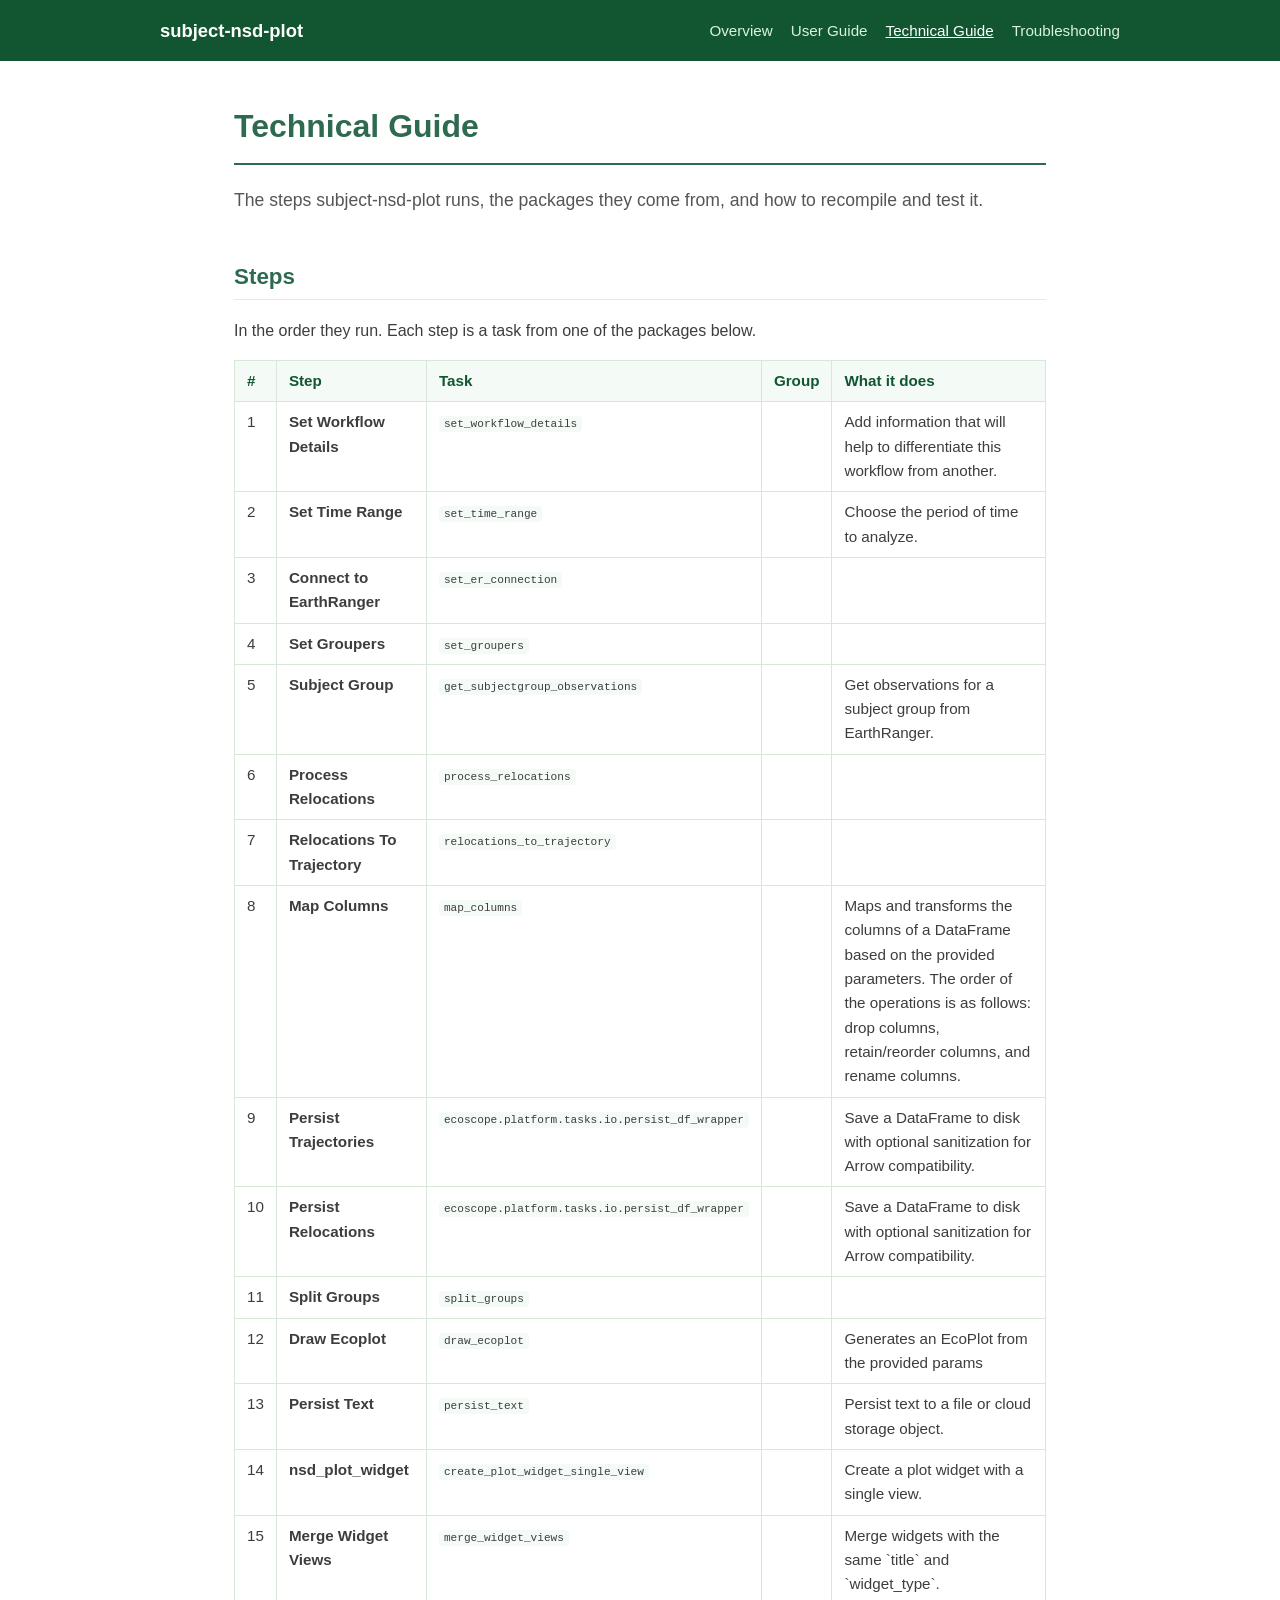
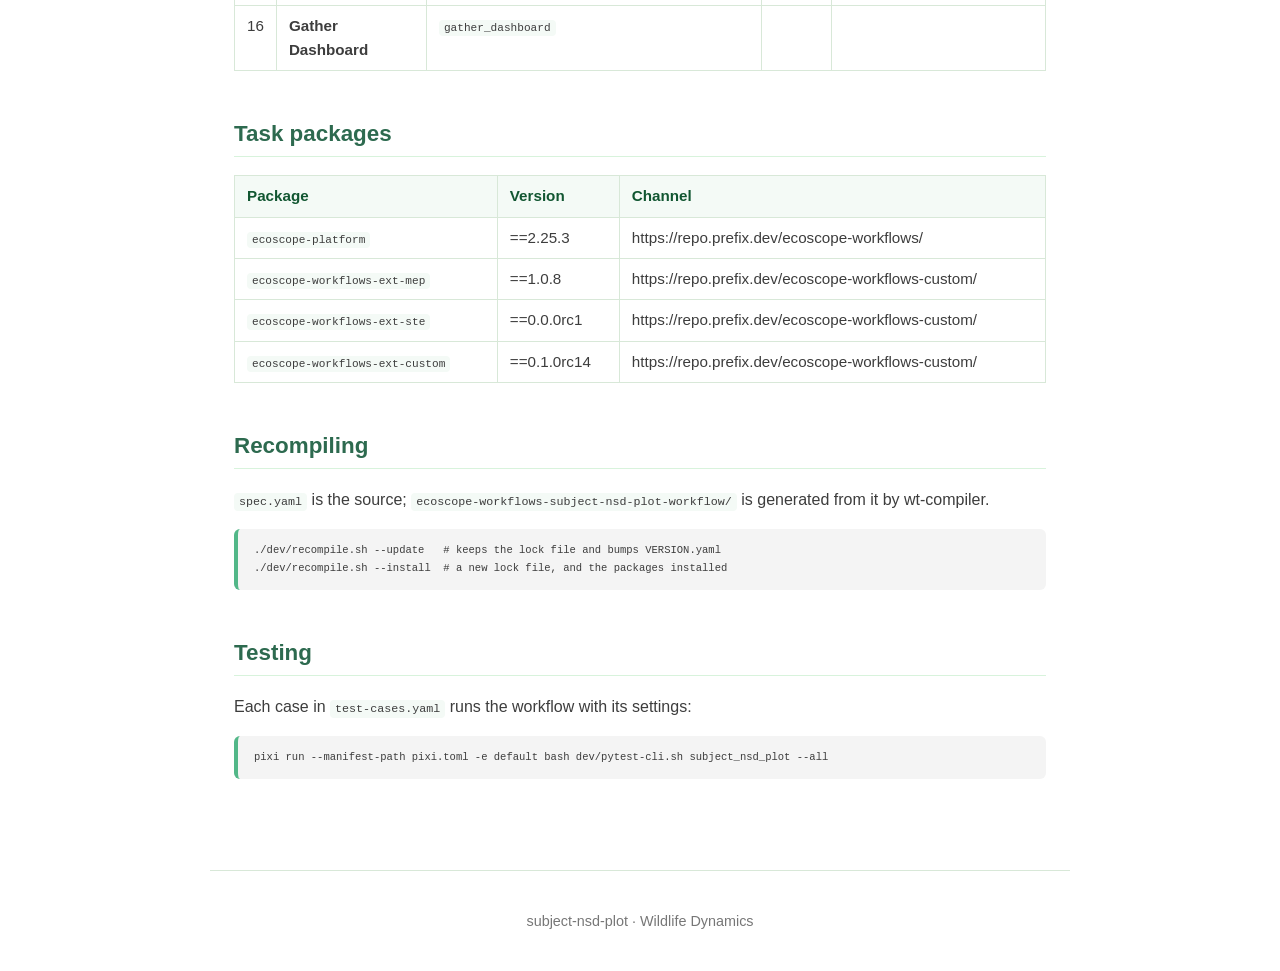
==== docs/technical-guide.html @ f8641669 "subject-nsd-plot v0.0.0, compiled from Ecoscope Studio" ====
<!DOCTYPE html>
<html lang="en">
<head>
  <meta charset="utf-8" />
  <meta name="viewport" content="width=device-width, initial-scale=1.0" />
  <title>Technical Guide · subject-nsd-plot</title>
  <link rel="stylesheet" href="assets/style.css" />
</head>
<body>
  <header class="site-header">
    <div class="bar">
      <a class="brand" href="index.html">subject-nsd-plot</a>
      <nav>
        <a href="index.html">Overview</a>
        <a href="user-guide.html">User Guide</a>
        <a href="technical-guide.html" class="active">Technical Guide</a>
        <a href="troubleshooting.html">Troubleshooting</a>
      </nav>
    </div>
  </header>

  <main>
    <h1>Technical Guide</h1>
    <p class="lede">The steps subject-nsd-plot runs, the packages they come from, and how to recompile and test it.</p>

    <h2>Steps</h2>
    <p>In the order they run. Each step is a task from one of the packages below.</p>
    <table>
      <thead><tr><th>#</th><th>Step</th><th>Task</th><th>Group</th><th>What it does</th></tr></thead>
      <tbody><tr><td>1</td><td><strong>Set Workflow Details</strong></td><td><code>set_workflow_details</code></td><td></td><td>Add information that will help to differentiate this workflow from another.</td></tr><tr><td>2</td><td><strong>Set Time Range</strong></td><td><code>set_time_range</code></td><td></td><td>Choose the period of time to analyze.</td></tr><tr><td>3</td><td><strong>Connect to EarthRanger</strong></td><td><code>set_er_connection</code></td><td></td><td></td></tr><tr><td>4</td><td><strong>Set Groupers</strong></td><td><code>set_groupers</code></td><td></td><td></td></tr><tr><td>5</td><td><strong>Subject Group</strong></td><td><code>get_subjectgroup_observations</code></td><td></td><td>Get observations for a subject group from EarthRanger.</td></tr><tr><td>6</td><td><strong>Process Relocations</strong></td><td><code>process_relocations</code></td><td></td><td></td></tr><tr><td>7</td><td><strong>Relocations To Trajectory</strong></td><td><code>relocations_to_trajectory</code></td><td></td><td></td></tr><tr><td>8</td><td><strong>Map Columns</strong></td><td><code>map_columns</code></td><td></td><td>Maps and transforms the columns of a DataFrame based on the provided parameters. The order of the operations is as follows: drop columns, retain/reorder columns, and rename columns.</td></tr><tr><td>9</td><td><strong>Persist Trajectories</strong></td><td><code>ecoscope.platform.tasks.io.persist_df_wrapper</code></td><td></td><td>Save a DataFrame to disk with optional sanitization for Arrow compatibility.</td></tr><tr><td>10</td><td><strong>Persist Relocations</strong></td><td><code>ecoscope.platform.tasks.io.persist_df_wrapper</code></td><td></td><td>Save a DataFrame to disk with optional sanitization for Arrow compatibility.</td></tr><tr><td>11</td><td><strong>Split Groups</strong></td><td><code>split_groups</code></td><td></td><td></td></tr><tr><td>12</td><td><strong>Draw Ecoplot</strong></td><td><code>draw_ecoplot</code></td><td></td><td>Generates an EcoPlot from the provided params</td></tr><tr><td>13</td><td><strong>Persist Text</strong></td><td><code>persist_text</code></td><td></td><td>Persist text to a file or cloud storage object.</td></tr><tr><td>14</td><td><strong>nsd_plot_widget</strong></td><td><code>create_plot_widget_single_view</code></td><td></td><td>Create a plot widget with a single view.</td></tr><tr><td>15</td><td><strong>Merge Widget Views</strong></td><td><code>merge_widget_views</code></td><td></td><td>Merge widgets with the same `title` and `widget_type`.</td></tr><tr><td>16</td><td><strong>Gather Dashboard</strong></td><td><code>gather_dashboard</code></td><td></td><td></td></tr></tbody>
    </table>

    <h2>Task packages</h2>
    <table>
      <thead><tr><th>Package</th><th>Version</th><th>Channel</th></tr></thead>
      <tbody><tr><td><code>ecoscope-platform</code></td><td>==2.25.3</td><td>https://repo.prefix.dev/ecoscope-workflows/</td></tr><tr><td><code>ecoscope-workflows-ext-mep</code></td><td>==1.0.8</td><td>https://repo.prefix.dev/ecoscope-workflows-custom/</td></tr><tr><td><code>ecoscope-workflows-ext-ste</code></td><td>==0.0.0rc1</td><td>https://repo.prefix.dev/ecoscope-workflows-custom/</td></tr><tr><td><code>ecoscope-workflows-ext-custom</code></td><td>==0.1.0rc14</td><td>https://repo.prefix.dev/ecoscope-workflows-custom/</td></tr></tbody>
    </table>

    <h2>Recompiling</h2>
    <p><code>spec.yaml</code> is the source; <code>ecoscope-workflows-subject-nsd-plot-workflow/</code> is generated from it by wt-compiler.</p>
    <pre><code>./dev/recompile.sh --update   # keeps the lock file and bumps VERSION.yaml
./dev/recompile.sh --install  # a new lock file, and the packages installed</code></pre>

    <h2>Testing</h2>
    <p>Each case in <code>test-cases.yaml</code> runs the workflow with its settings:</p>
    <pre><code>pixi run --manifest-path pixi.toml -e default bash dev/pytest-cli.sh subject_nsd_plot --all</code></pre>
  </main>

  <footer class="site-footer">
    <p>subject-nsd-plot &middot; Wildlife Dynamics</p>
  </footer>
</body>
</html>
---- docs/assets/style.css ----
:root {
  --green-dark: #115631;
  --green-mid: #2d6a4f;
  --green-light: #d8f3dc;
  --green-pale: #f4faf6;
  --amber: #e7a553;
  --slate: #3d3d3d;
  --grey-border: #d8e8d8;
}

* { box-sizing: border-box; }

body {
  font-family: -apple-system, BlinkMacSystemFont, "Segoe UI", sans-serif;
  color: var(--slate);
  line-height: 1.6;
  margin: 0;
  background: #fff;
}

.site-header {
  background: var(--green-dark);
  color: #fff;
  padding: 0 24px;
}

.site-header .bar {
  max-width: 960px;
  margin: 0 auto;
  display: flex;
  align-items: center;
  justify-content: space-between;
  flex-wrap: wrap;
  padding: 16px 0;
  gap: 12px;
}

.site-header .brand {
  font-weight: 700;
  font-size: 1.15em;
  color: #fff;
  text-decoration: none;
}

.site-header nav {
  display: flex;
  gap: 18px;
  flex-wrap: wrap;
}

.site-header nav a {
  color: var(--green-light);
  text-decoration: none;
  font-size: 0.95em;
}

.site-header nav a:hover,
.site-header nav a.active {
  color: #fff;
  text-decoration: underline;
}

main {
  max-width: 860px;
  margin: 0 auto;
  padding: 40px 24px 80px;
}

h1 {
  font-size: 2em;
  border-bottom: 2px solid var(--green-mid);
  padding-bottom: 10px;
  color: var(--green-mid);
  margin-top: 0;
}

h2 {
  font-size: 1.4em;
  color: var(--green-mid);
  margin-top: 2em;
  border-bottom: 1px solid var(--green-light);
  padding-bottom: 4px;
}

h3 {
  font-size: 1.1em;
  color: #40916c;
  margin-top: 1.5em;
}

p.lede {
  font-size: 1.1em;
  color: #555;
}

a { color: var(--green-mid); }

img {
  max-width: 100%;
  border: 1px solid var(--grey-border);
  border-radius: 6px;
  margin: 16px 0;
  box-shadow: 0 2px 8px rgba(0,0,0,0.1);
}

pre {
  background: #f4f4f4;
  padding: 12px 16px;
  border-radius: 6px;
  font-size: 0.9em;
  overflow-x: auto;
  border-left: 4px solid #52b788;
}

code {
  background: var(--green-pale);
  padding: 2px 5px;
  border-radius: 4px;
  font-size: 0.9em;
}

pre code { background: none; padding: 0; }

table {
  border-collapse: collapse;
  width: 100%;
  margin: 16px 0;
  font-size: 0.95em;
}

th, td {
  border: 1px solid var(--grey-border);
  padding: 8px 12px;
  text-align: left;
  vertical-align: top;
}

th {
  background: var(--green-pale);
  color: var(--green-dark);
}

hr {
  border: none;
  border-top: 1px solid var(--grey-border);
  margin: 2em 0;
}

.card-grid {
  display: grid;
  grid-template-columns: repeat(auto-fit, minmax(220px, 1fr));
  gap: 16px;
  margin: 24px 0;
}

.card {
  border: 1px solid var(--grey-border);
  border-radius: 8px;
  padding: 18px 20px;
  text-decoration: none;
  color: var(--slate);
  background: var(--green-pale);
  transition: box-shadow 0.15s ease, transform 0.15s ease;
}

.card:hover {
  box-shadow: 0 4px 14px rgba(17, 86, 49, 0.15);
  transform: translateY(-2px);
}

.card h3 {
  margin-top: 0;
  color: var(--green-dark);
}

.card p {
  margin-bottom: 0;
  color: #555;
  font-size: 0.95em;
}

.badge {
  display: inline-block;
  background: var(--amber);
  color: #3d2b00;
  font-size: 0.75em;
  font-weight: 600;
  padding: 2px 8px;
  border-radius: 10px;
  margin-left: 8px;
  vertical-align: middle;
}

.error-block {
  border-left: 4px solid var(--amber);
  background: #fdf6ec;
  border-radius: 6px;
  padding: 4px 18px;
  margin: 18px 0;
}

.error-block .symptom {
  font-weight: 600;
  color: var(--green-dark);
}

p.note {
  border-left: 4px solid var(--amber);
  background: #fff8e1;
  border-radius: 6px;
  padding: 10px 16px;
  margin: 16px 0;
  font-size: 0.95em;
}

footer.site-footer {
  max-width: 860px;
  margin: 0 auto;
  padding: 24px;
  color: #777;
  font-size: 0.9em;
  border-top: 1px solid var(--grey-border);
  text-align: center;
}

footer.site-footer a { color: var(--green-mid); }
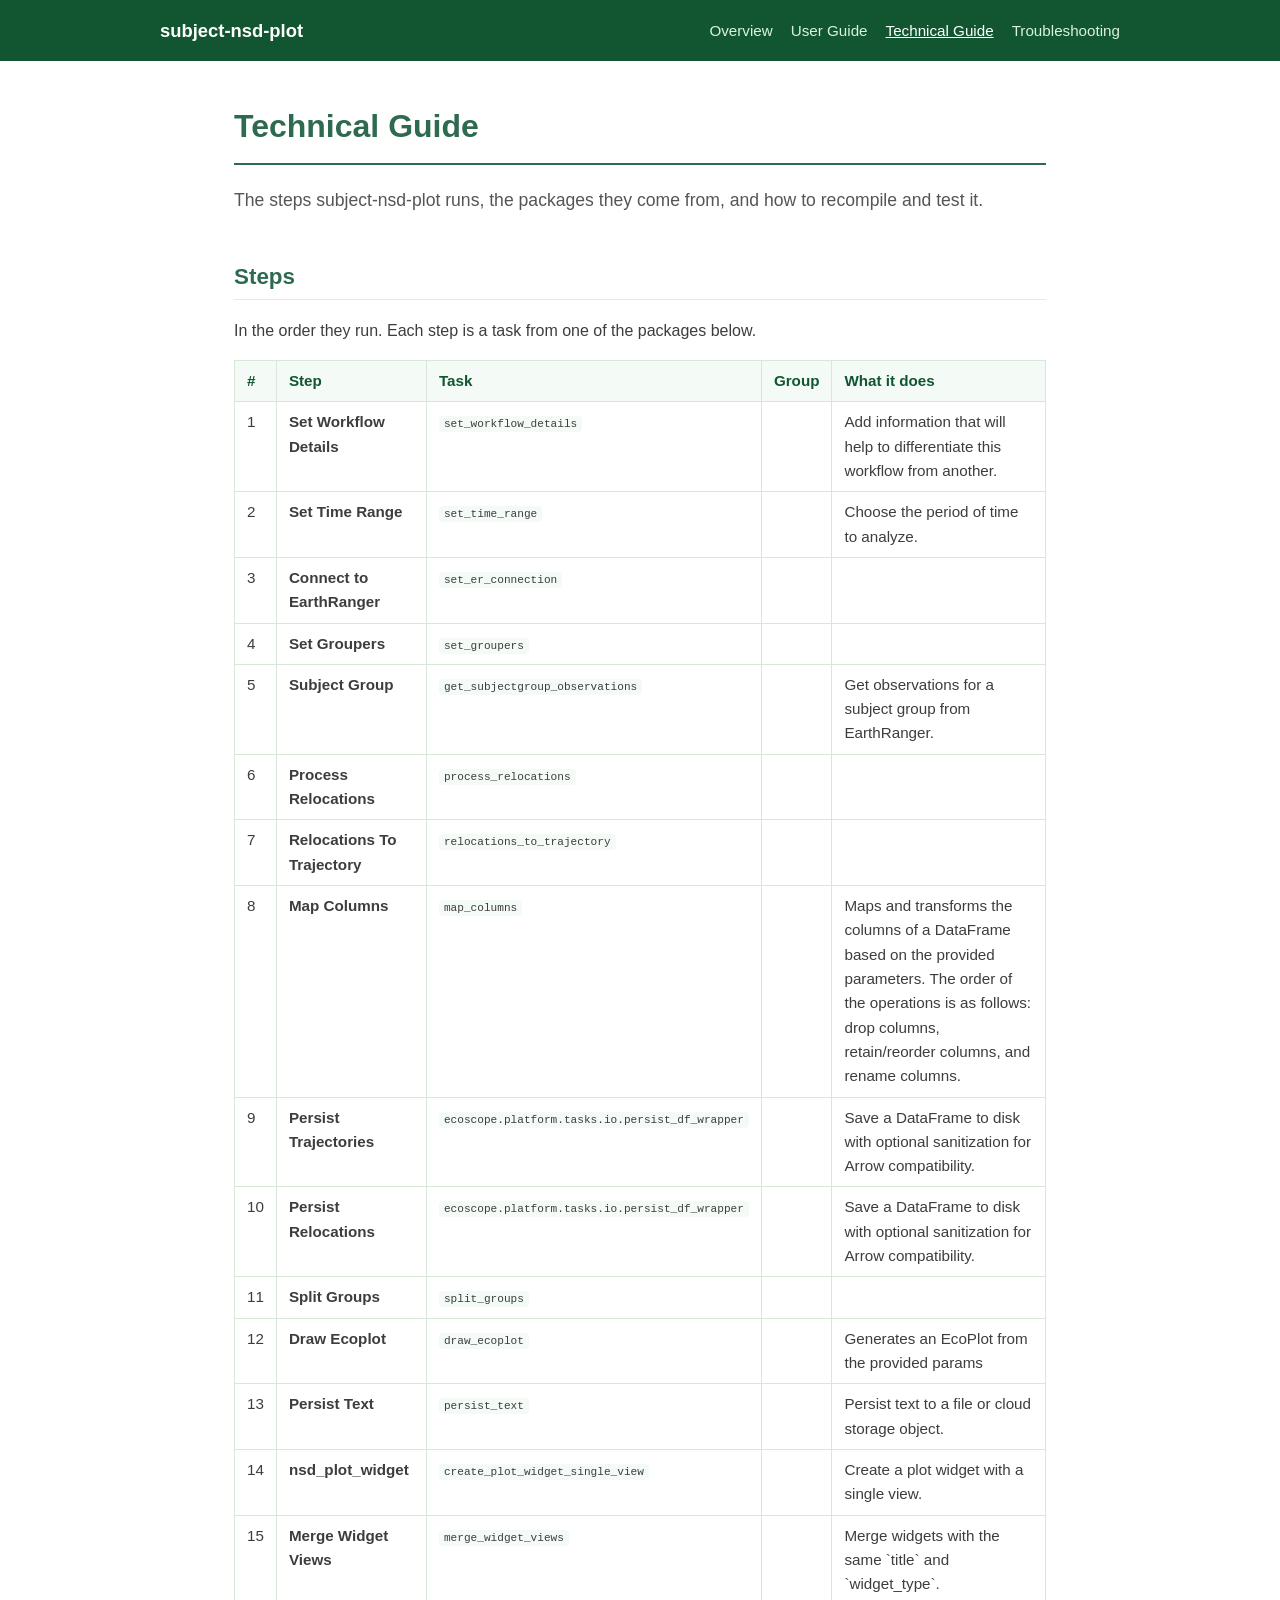
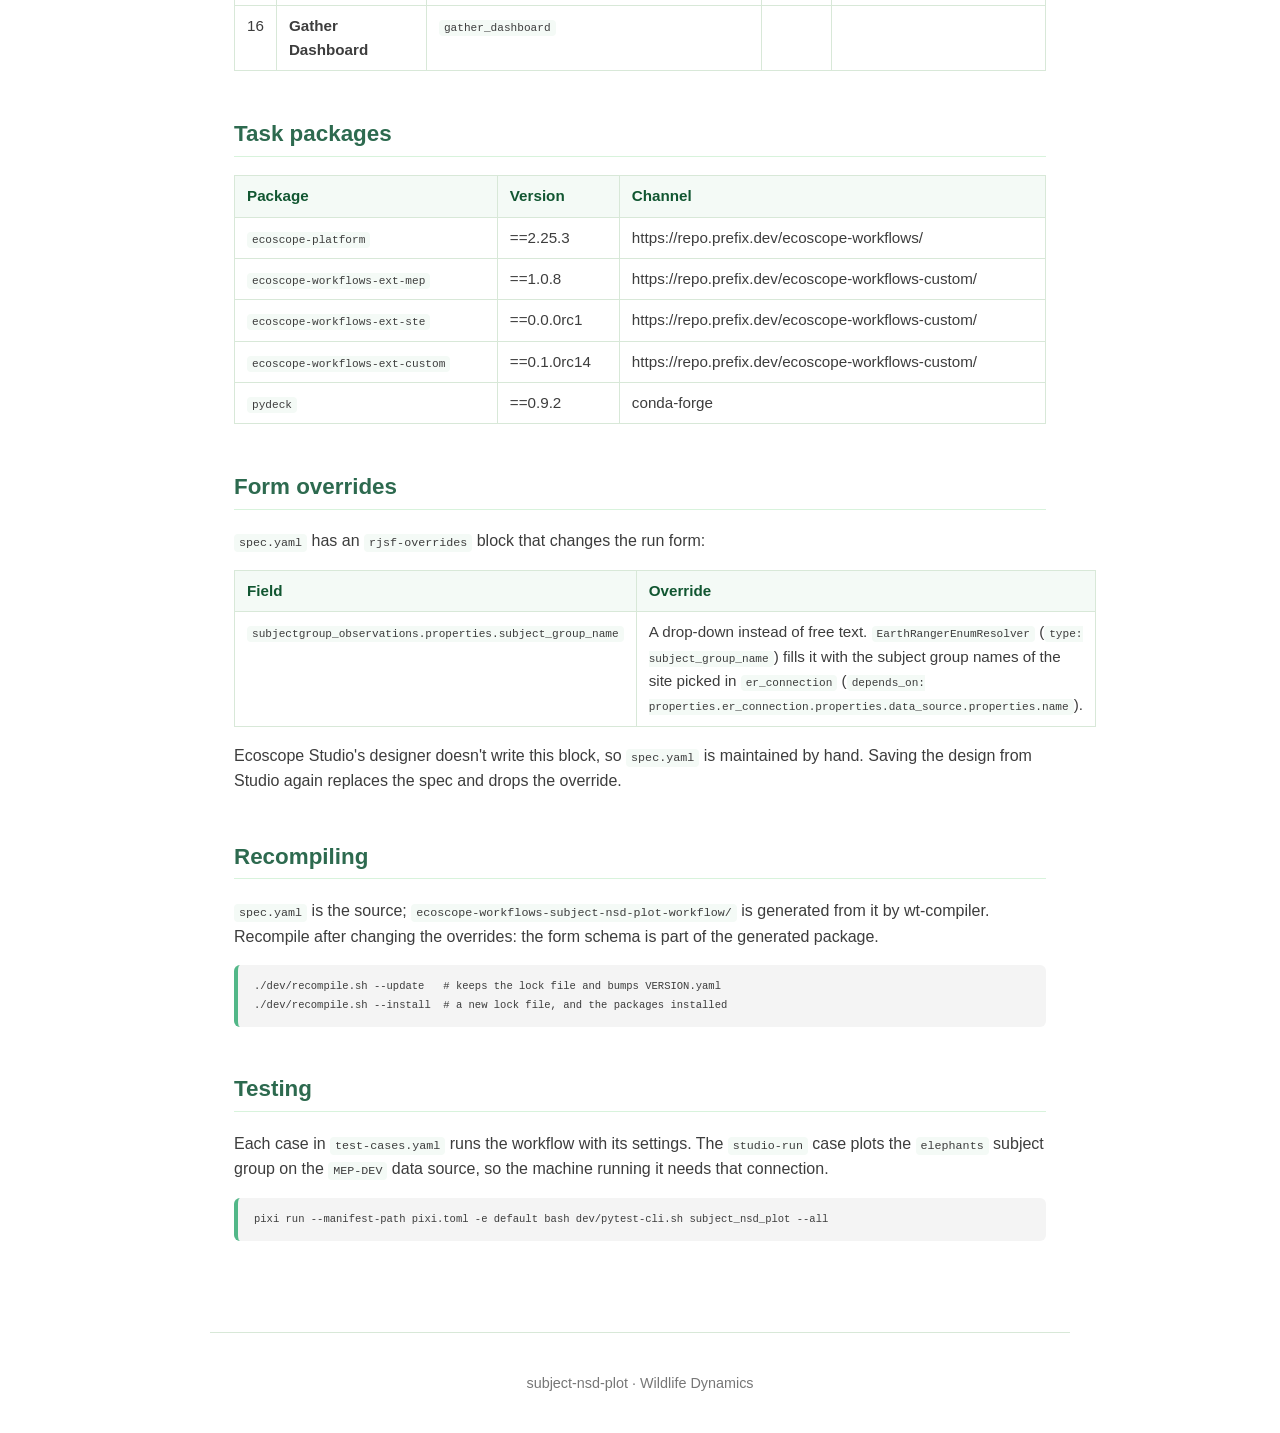
==== commit c0512754: "Include readme and user guide. Include subject drop-down options on the config form" ====
--- a/docs/technical-guide.html
+++ b/docs/technical-guide.html
@@ -33,16 +33,24 @@
     <h2>Task packages</h2>
     <table>
       <thead><tr><th>Package</th><th>Version</th><th>Channel</th></tr></thead>
-      <tbody><tr><td><code>ecoscope-platform</code></td><td>==2.25.3</td><td>https://repo.prefix.dev/ecoscope-workflows/</td></tr><tr><td><code>ecoscope-workflows-ext-mep</code></td><td>==1.0.8</td><td>https://repo.prefix.dev/ecoscope-workflows-custom/</td></tr><tr><td><code>ecoscope-workflows-ext-ste</code></td><td>==0.0.0rc1</td><td>https://repo.prefix.dev/ecoscope-workflows-custom/</td></tr><tr><td><code>ecoscope-workflows-ext-custom</code></td><td>==0.1.0rc14</td><td>https://repo.prefix.dev/ecoscope-workflows-custom/</td></tr></tbody>
+      <tbody><tr><td><code>ecoscope-platform</code></td><td>==2.25.3</td><td>https://repo.prefix.dev/ecoscope-workflows/</td></tr><tr><td><code>ecoscope-workflows-ext-mep</code></td><td>==1.0.8</td><td>https://repo.prefix.dev/ecoscope-workflows-custom/</td></tr><tr><td><code>ecoscope-workflows-ext-ste</code></td><td>==0.0.0rc1</td><td>https://repo.prefix.dev/ecoscope-workflows-custom/</td></tr><tr><td><code>ecoscope-workflows-ext-custom</code></td><td>==0.1.0rc14</td><td>https://repo.prefix.dev/ecoscope-workflows-custom/</td></tr><tr><td><code>pydeck</code></td><td>==0.9.2</td><td>conda-forge</td></tr></tbody>
     </table>
 
+    <h2>Form overrides</h2>
+    <p><code>spec.yaml</code> has an <code>rjsf-overrides</code> block that changes the run form:</p>
+    <table>
+      <thead><tr><th>Field</th><th>Override</th></tr></thead>
+      <tbody><tr><td><code>subjectgroup_observations.properties.subject_group_name</code></td><td>A drop-down instead of free text. <code>EarthRangerEnumResolver</code> (<code>type: subject_group_name</code>) fills it with the subject group names of the site picked in <code>er_connection</code> (<code>depends_on: properties.er_connection.properties.data_source.properties.name</code>).</td></tr></tbody>
+    </table>
+    <p>Ecoscope Studio's designer doesn't write this block, so <code>spec.yaml</code> is maintained by hand. Saving the design from Studio again replaces the spec and drops the override.</p>
+
     <h2>Recompiling</h2>
-    <p><code>spec.yaml</code> is the source; <code>ecoscope-workflows-subject-nsd-plot-workflow/</code> is generated from it by wt-compiler.</p>
+    <p><code>spec.yaml</code> is the source; <code>ecoscope-workflows-subject-nsd-plot-workflow/</code> is generated from it by wt-compiler. Recompile after changing the overrides: the form schema is part of the generated package.</p>
     <pre><code>./dev/recompile.sh --update   # keeps the lock file and bumps VERSION.yaml
 ./dev/recompile.sh --install  # a new lock file, and the packages installed</code></pre>
 
     <h2>Testing</h2>
-    <p>Each case in <code>test-cases.yaml</code> runs the workflow with its settings:</p>
+    <p>Each case in <code>test-cases.yaml</code> runs the workflow with its settings. The <code>studio-run</code> case plots the <code>elephants</code> subject group on the <code>MEP-DEV</code> data source, so the machine running it needs that connection.</p>
     <pre><code>pixi run --manifest-path pixi.toml -e default bash dev/pytest-cli.sh subject_nsd_plot --all</code></pre>
   </main>
 
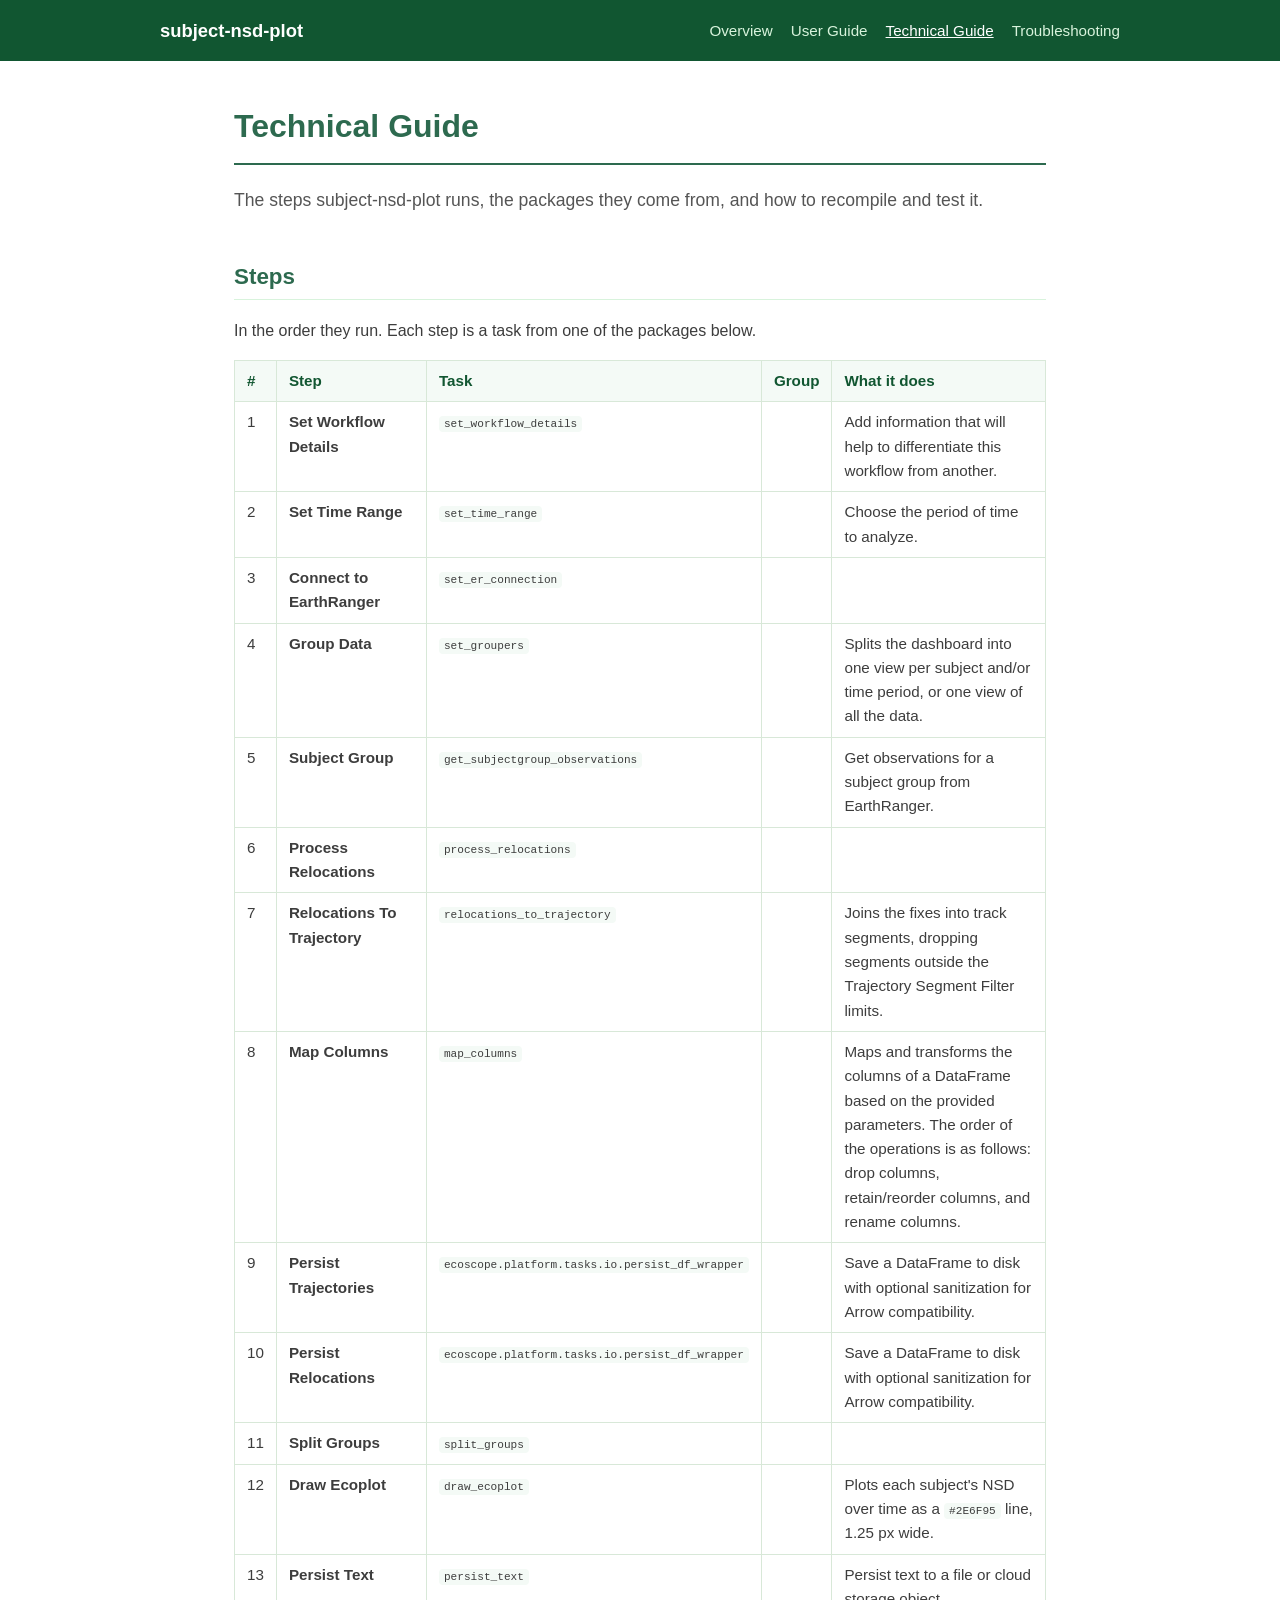
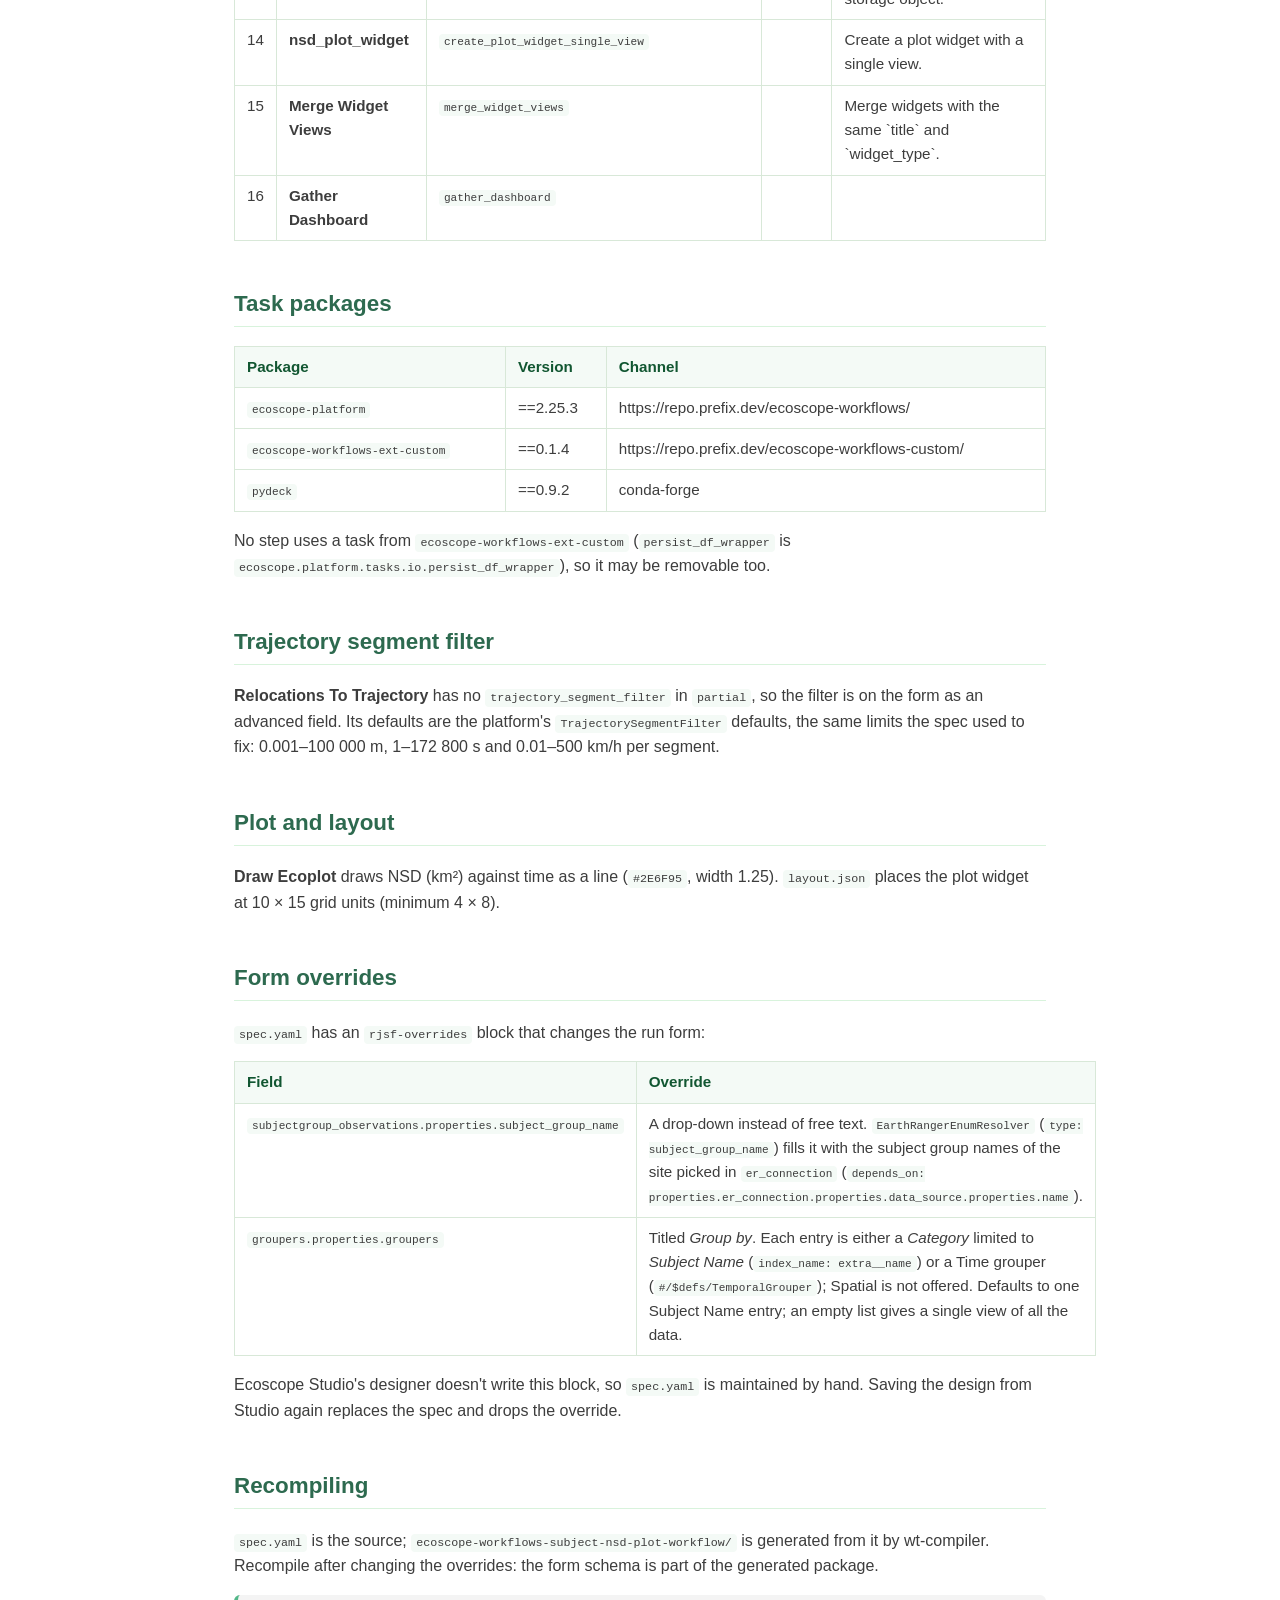
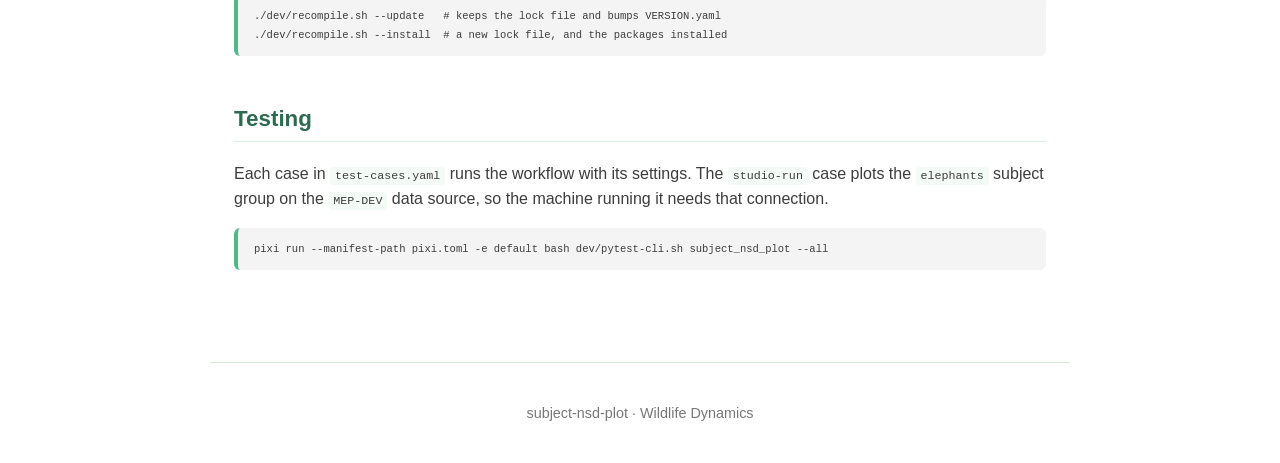
==== commit 287f8d62: "Expose the trajectory segment filter, trim requirements, enlarge NSD plot - Drop ecoscope-workflows-" ====
--- a/docs/technical-guide.html
+++ b/docs/technical-guide.html
@@ -27,20 +27,28 @@
     <p>In the order they run. Each step is a task from one of the packages below.</p>
     <table>
       <thead><tr><th>#</th><th>Step</th><th>Task</th><th>Group</th><th>What it does</th></tr></thead>
-      <tbody><tr><td>1</td><td><strong>Set Workflow Details</strong></td><td><code>set_workflow_details</code></td><td></td><td>Add information that will help to differentiate this workflow from another.</td></tr><tr><td>2</td><td><strong>Set Time Range</strong></td><td><code>set_time_range</code></td><td></td><td>Choose the period of time to analyze.</td></tr><tr><td>3</td><td><strong>Connect to EarthRanger</strong></td><td><code>set_er_connection</code></td><td></td><td></td></tr><tr><td>4</td><td><strong>Set Groupers</strong></td><td><code>set_groupers</code></td><td></td><td></td></tr><tr><td>5</td><td><strong>Subject Group</strong></td><td><code>get_subjectgroup_observations</code></td><td></td><td>Get observations for a subject group from EarthRanger.</td></tr><tr><td>6</td><td><strong>Process Relocations</strong></td><td><code>process_relocations</code></td><td></td><td></td></tr><tr><td>7</td><td><strong>Relocations To Trajectory</strong></td><td><code>relocations_to_trajectory</code></td><td></td><td></td></tr><tr><td>8</td><td><strong>Map Columns</strong></td><td><code>map_columns</code></td><td></td><td>Maps and transforms the columns of a DataFrame based on the provided parameters. The order of the operations is as follows: drop columns, retain/reorder columns, and rename columns.</td></tr><tr><td>9</td><td><strong>Persist Trajectories</strong></td><td><code>ecoscope.platform.tasks.io.persist_df_wrapper</code></td><td></td><td>Save a DataFrame to disk with optional sanitization for Arrow compatibility.</td></tr><tr><td>10</td><td><strong>Persist Relocations</strong></td><td><code>ecoscope.platform.tasks.io.persist_df_wrapper</code></td><td></td><td>Save a DataFrame to disk with optional sanitization for Arrow compatibility.</td></tr><tr><td>11</td><td><strong>Split Groups</strong></td><td><code>split_groups</code></td><td></td><td></td></tr><tr><td>12</td><td><strong>Draw Ecoplot</strong></td><td><code>draw_ecoplot</code></td><td></td><td>Generates an EcoPlot from the provided params</td></tr><tr><td>13</td><td><strong>Persist Text</strong></td><td><code>persist_text</code></td><td></td><td>Persist text to a file or cloud storage object.</td></tr><tr><td>14</td><td><strong>nsd_plot_widget</strong></td><td><code>create_plot_widget_single_view</code></td><td></td><td>Create a plot widget with a single view.</td></tr><tr><td>15</td><td><strong>Merge Widget Views</strong></td><td><code>merge_widget_views</code></td><td></td><td>Merge widgets with the same `title` and `widget_type`.</td></tr><tr><td>16</td><td><strong>Gather Dashboard</strong></td><td><code>gather_dashboard</code></td><td></td><td></td></tr></tbody>
+      <tbody><tr><td>1</td><td><strong>Set Workflow Details</strong></td><td><code>set_workflow_details</code></td><td></td><td>Add information that will help to differentiate this workflow from another.</td></tr><tr><td>2</td><td><strong>Set Time Range</strong></td><td><code>set_time_range</code></td><td></td><td>Choose the period of time to analyze.</td></tr><tr><td>3</td><td><strong>Connect to EarthRanger</strong></td><td><code>set_er_connection</code></td><td></td><td></td></tr><tr><td>4</td><td><strong>Group Data</strong></td><td><code>set_groupers</code></td><td></td><td>Splits the dashboard into one view per subject and/or time period, or one view of all the data.</td></tr><tr><td>5</td><td><strong>Subject Group</strong></td><td><code>get_subjectgroup_observations</code></td><td></td><td>Get observations for a subject group from EarthRanger.</td></tr><tr><td>6</td><td><strong>Process Relocations</strong></td><td><code>process_relocations</code></td><td></td><td></td></tr><tr><td>7</td><td><strong>Relocations To Trajectory</strong></td><td><code>relocations_to_trajectory</code></td><td></td><td>Joins the fixes into track segments, dropping segments outside the Trajectory Segment Filter limits.</td></tr><tr><td>8</td><td><strong>Map Columns</strong></td><td><code>map_columns</code></td><td></td><td>Maps and transforms the columns of a DataFrame based on the provided parameters. The order of the operations is as follows: drop columns, retain/reorder columns, and rename columns.</td></tr><tr><td>9</td><td><strong>Persist Trajectories</strong></td><td><code>ecoscope.platform.tasks.io.persist_df_wrapper</code></td><td></td><td>Save a DataFrame to disk with optional sanitization for Arrow compatibility.</td></tr><tr><td>10</td><td><strong>Persist Relocations</strong></td><td><code>ecoscope.platform.tasks.io.persist_df_wrapper</code></td><td></td><td>Save a DataFrame to disk with optional sanitization for Arrow compatibility.</td></tr><tr><td>11</td><td><strong>Split Groups</strong></td><td><code>split_groups</code></td><td></td><td></td></tr><tr><td>12</td><td><strong>Draw Ecoplot</strong></td><td><code>draw_ecoplot</code></td><td></td><td>Plots each subject's NSD over time as a <code>#2E6F95</code> line, 1.25 px wide.</td></tr><tr><td>13</td><td><strong>Persist Text</strong></td><td><code>persist_text</code></td><td></td><td>Persist text to a file or cloud storage object.</td></tr><tr><td>14</td><td><strong>nsd_plot_widget</strong></td><td><code>create_plot_widget_single_view</code></td><td></td><td>Create a plot widget with a single view.</td></tr><tr><td>15</td><td><strong>Merge Widget Views</strong></td><td><code>merge_widget_views</code></td><td></td><td>Merge widgets with the same `title` and `widget_type`.</td></tr><tr><td>16</td><td><strong>Gather Dashboard</strong></td><td><code>gather_dashboard</code></td><td></td><td></td></tr></tbody>
     </table>
 
     <h2>Task packages</h2>
     <table>
       <thead><tr><th>Package</th><th>Version</th><th>Channel</th></tr></thead>
-      <tbody><tr><td><code>ecoscope-platform</code></td><td>==2.25.3</td><td>https://repo.prefix.dev/ecoscope-workflows/</td></tr><tr><td><code>ecoscope-workflows-ext-mep</code></td><td>==1.0.8</td><td>https://repo.prefix.dev/ecoscope-workflows-custom/</td></tr><tr><td><code>ecoscope-workflows-ext-ste</code></td><td>==0.0.0rc1</td><td>https://repo.prefix.dev/ecoscope-workflows-custom/</td></tr><tr><td><code>ecoscope-workflows-ext-custom</code></td><td>==0.1.0rc14</td><td>https://repo.prefix.dev/ecoscope-workflows-custom/</td></tr><tr><td><code>pydeck</code></td><td>==0.9.2</td><td>conda-forge</td></tr></tbody>
+      <tbody><tr><td><code>ecoscope-platform</code></td><td>==2.25.3</td><td>https://repo.prefix.dev/ecoscope-workflows/</td></tr><tr><td><code>ecoscope-workflows-ext-custom</code></td><td>==0.1.4</td><td>https://repo.prefix.dev/ecoscope-workflows-custom/</td></tr><tr><td><code>pydeck</code></td><td>==0.9.2</td><td>conda-forge</td></tr></tbody>
     </table>
+
+    <p>No step uses a task from <code>ecoscope-workflows-ext-custom</code> (<code>persist_df_wrapper</code> is <code>ecoscope.platform.tasks.io.persist_df_wrapper</code>), so it may be removable too.</p>
+
+    <h2>Trajectory segment filter</h2>
+    <p><strong>Relocations To Trajectory</strong> has no <code>trajectory_segment_filter</code> in <code>partial</code>, so the filter is on the form as an advanced field. Its defaults are the platform&#x27;s <code>TrajectorySegmentFilter</code> defaults, the same limits the spec used to fix: 0.001&ndash;100&nbsp;000&nbsp;m, 1&ndash;172&nbsp;800&nbsp;s and 0.01&ndash;500&nbsp;km/h per segment.</p>
+
+    <h2>Plot and layout</h2>
+    <p><strong>Draw Ecoplot</strong> draws NSD (km²) against time as a line (<code>#2E6F95</code>, width 1.25). <code>layout.json</code> places the plot widget at 10 &times; 15 grid units (minimum 4 &times; 8).</p>
 
     <h2>Form overrides</h2>
     <p><code>spec.yaml</code> has an <code>rjsf-overrides</code> block that changes the run form:</p>
     <table>
       <thead><tr><th>Field</th><th>Override</th></tr></thead>
-      <tbody><tr><td><code>subjectgroup_observations.properties.subject_group_name</code></td><td>A drop-down instead of free text. <code>EarthRangerEnumResolver</code> (<code>type: subject_group_name</code>) fills it with the subject group names of the site picked in <code>er_connection</code> (<code>depends_on: properties.er_connection.properties.data_source.properties.name</code>).</td></tr></tbody>
+      <tbody><tr><td><code>subjectgroup_observations.properties.subject_group_name</code></td><td>A drop-down instead of free text. <code>EarthRangerEnumResolver</code> (<code>type: subject_group_name</code>) fills it with the subject group names of the site picked in <code>er_connection</code> (<code>depends_on: properties.er_connection.properties.data_source.properties.name</code>).</td></tr><tr><td><code>groupers.properties.groupers</code></td><td>Titled <em>Group by</em>. Each entry is either a <em>Category</em> limited to <em>Subject Name</em> (<code>index_name: extra__name</code>) or a Time grouper (<code>#/$defs/TemporalGrouper</code>); Spatial is not offered. Defaults to one Subject Name entry; an empty list gives a single view of all the data.</td></tr></tbody>
     </table>
     <p>Ecoscope Studio's designer doesn't write this block, so <code>spec.yaml</code> is maintained by hand. Saving the design from Studio again replaces the spec and drops the override.</p>
 
